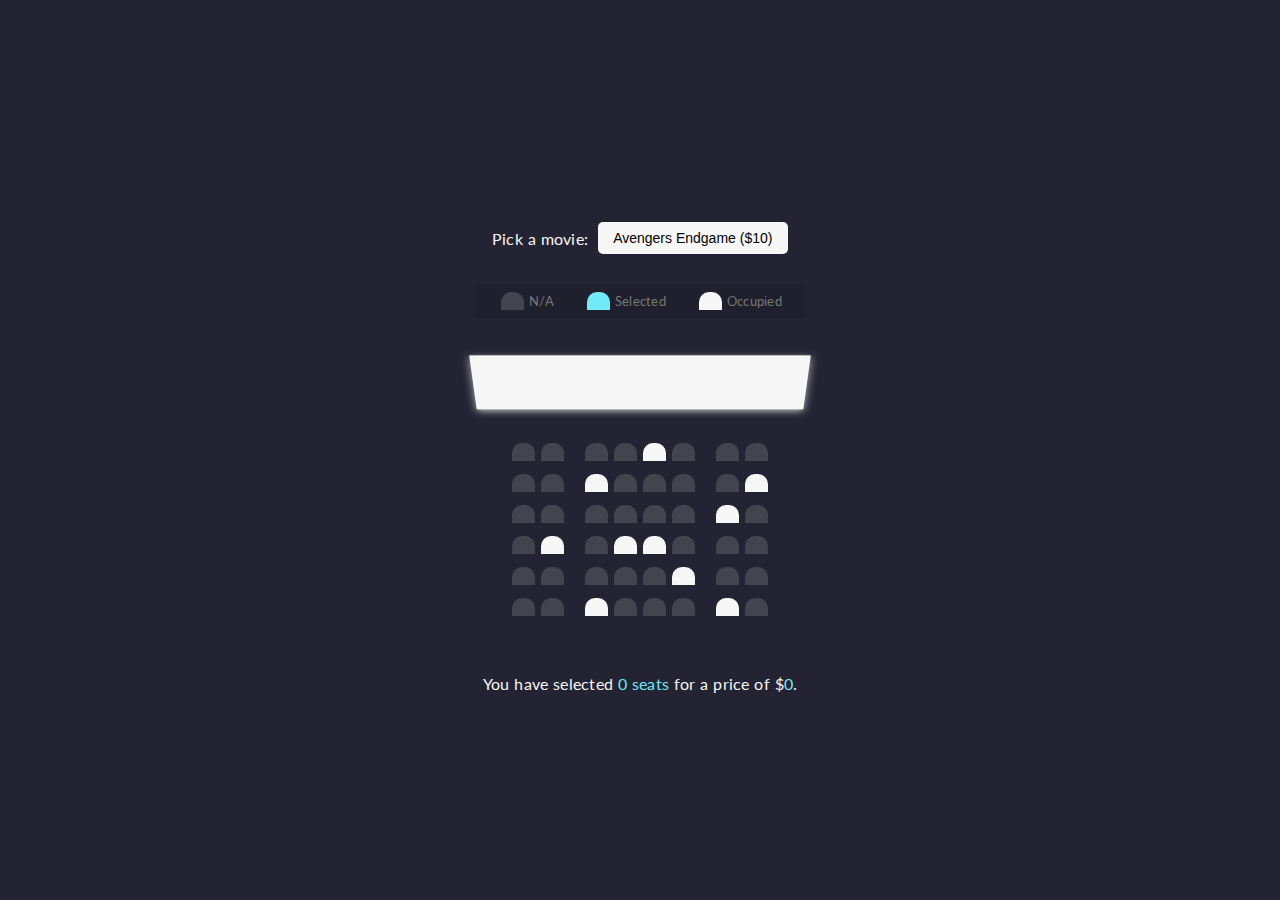
==== movie-seat-booking/index.html @ c682459a "first commit all" ====
<!DOCTYPE html>
<html lang="en">
<head>
    <meta charset="UTF-8">
    <meta http-equiv="X-UA-Compatible" content="IE=edge">
    <meta name="viewport" content="width=device-width, initial-scale=1.0">
    <title>Movie Seat Booking</title>

    <link rel="stylesheet" href="main.css">
</head>
<body>
    <div id="movie_container">
        <div class="select_container">
            <label for="movie">Pick a movie:</label>
    
            <select name="movie" id="movie">
                <option value="10">Avengers Endgame ($10)</option>
                <option value="12">joker ($12)</option>
                <option value="8">Toy Story ($8)</option>
                <option value="9">The Lion King ($9)</option>
            </select>
        </div>

        <ul id="showcase_movie">
            <li>
                <div class="seat showcase_movie"></div>
                <small>N/A</small>
            </li>
            <li>
                <div class="seat showcase_movie selected"></div>
                <small>Selected</small>
            </li>
            <li>
                <div class="seat showcase_movie occupied"></div>
                <small>Occupied</small>
            </li>
        </ul>

        <div id="seat_container">
            <div class="screen"></div>
            <!-- 1 -->
            <div class="row">
                <div class="seat"></div>
                <div class="seat"></div>
                <div class="seat"></div>
                <div class="seat"></div>
                <div class="seat occupied"></div>
                <div class="seat"></div>
                <div class="seat"></div>
                <div class="seat"></div>
            </div>
            <!-- 2 -->
            <div class="row">
                <div class="seat"></div>
                <div class="seat"></div>
                <div class="seat occupied"></div>
                <div class="seat"></div>
                <div class="seat"></div>
                <div class="seat"></div>
                <div class="seat"></div>
                <div class="seat occupied"></div>
            </div>
            <!-- 3 -->
            <div class="row">
                <div class="seat"></div>
                <div class="seat"></div>
                <div class="seat"></div>
                <div class="seat"></div>
                <div class="seat"></div>
                <div class="seat"></div>
                <div class="seat occupied"></div>
                <div class="seat"></div>
            </div>
            <!-- 4 -->
            <div class="row">
                <div class="seat"></div>
                <div class="seat occupied"></div>
                <div class="seat"></div>
                <div class="seat occupied"></div>
                <div class="seat occupied"></div>
                <div class="seat"></div>
                <div class="seat"></div>
                <div class="seat"></div>
            </div>
            <!-- 5 -->
            <div class="row">
                <div class="seat"></div>
                <div class="seat"></div>
                <div class="seat"></div>
                <div class="seat"></div>
                <div class="seat"></div>
                <div class="seat occupied"></div>
                <div class="seat"></div>
                <div class="seat"></div>
            </div>
            <!-- 6 -->
            <div class="row">
                <div class="seat"></div>
                <div class="seat"></div>
                <div class="seat occupied"></div>
                <div class="seat"></div>
                <div class="seat"></div>
                <div class="seat"></div>
                <div class="seat occupied"></div>
                <div class="seat"></div>
            </div>
        </div>
    </div>

    <p class="text">
        You have selected <span id="count">0</span> <span id="plural_seat">seats</span> for a price of $<span id="total_price">0</span>.
    </p>

    <script src="main.js"></script>
</body>
</html>
---- movie-seat-booking/main.css ----
@import url("https://fonts.googleapis.com/css2?family=Lato:wght@300;400;700&display=swap");

/* @import url("https://fonts.googleapis.com/css2?family=Ubuntu:wght@400;500;700&display=swap"); */


* {
    box-sizing: border-box;
}

body {
    margin: 0;
    padding: 0;
    background-color: #242333;
    color: #f7f7f7;
    display: flex;
    flex-direction: column;
    align-items: center;
    justify-content: center;
    height: 100vh;
    font-family: "Lato", sans-serif;
    letter-spacing: 0.25px;
    word-spacing: 0.5px;
    overflow-x: hidden;
}

#movie_container {
    margin: 20px 0;
}

.select_container {
    /* text-align: center; */
    display: flex;
    justify-content: center;
    align-items: center;
    margin-bottom: 30px;
}

.select_container select {
    background-color: #f7f7f7;
    border: 0;
    border-radius: 5px;
    font-size: 14px;
    margin-left: 10px;
    padding: 8px 15px;
    -moz-appearance: none;
    -webkit-appearance: none;
    appearance: none;
}

#showcase_movie {
    background-color: rgba(0, 0, 0, 0.1);
    color: #777;
    padding: 5px 10px;
    border-radius: 5px;
    list-style-type: none;
    display: flex;
    justify-content: space-between;
    align-items: center;
}

#showcase_movie li {
    display: flex;
    align-items: center;
    justify-content: center;
    margin: 0 15px;
}
#showcase_movie small {
    margin-left: 2px;
}

#seat_container {
    perspective: 1100px;
    margin-top: 30px;
    margin-bottom: 30px;
}

#seat_container .screen {
    height: 70px;
    width: 100%;
    background-color: #f7f7f7;
    box-shadow: 0 3px 10px rgba(247, 247, 247, 0.7);
    margin: 15px 0;
    transform: rotateX(-45deg);
    border-radius: 1px;
}

#seat_container .row {
    display: flex;
    justify-content: center;
}
#seat_container .row .seat {
    margin-top: 10px;
}

.seat {
    background-color: #444451;
    height: 18px;
    width: 23px;
    margin: 3px;
    border-radius: 10px 10px 0 0;
    transition: 0.3s ease-in-out;
}

.seat.selected {
    background-color: #6feaf6;
}
.seat.occupied {
    background-color: #f7f7f7;
}

.seat:nth-of-type(2) {
    margin-right: 18px;
}
.seat:nth-last-of-type(2) {
    margin-left: 18px;
}

.seat:not(.occupied, .showcase_movie):hover {
    cursor: pointer;
    transform: scale(1.2);
}

#seat_container .row .seat:not(.occupied)[aria-label] {
    position: relative;
}

#seat_container .row .seat:not(.occupied)[aria-label]:after {
    content: attr(aria-label);
    position: absolute;
    bottom: 18px;
    left: 35%;
    text-transform: capitalize;
    font-size: 0.55rem;
    font-weight: 600;
    padding: 3px 6px;
    line-height: 12px;
    background-color: #f7f7f7;
    color: #242333;
    white-space: nowrap;
    border-radius: 5px;
    opacity: 0;
    visibility: hidden;
    transition: all 0.3s;
    -webkit-transition: all 0.3s;
    -moz-transition: all 0.3s;
    -o-transition: all 0.3s;
    -ms-transition: all 0.3s;
    z-index: 2;
}
#seat_container .row .seat:not(.occupied)[aria-label]:hover:after {
    opacity: 1;
    visibility: visible;
}

p.text {
    margin: 5px 0;
}

p.text span {
    color: #6feaf6;
}
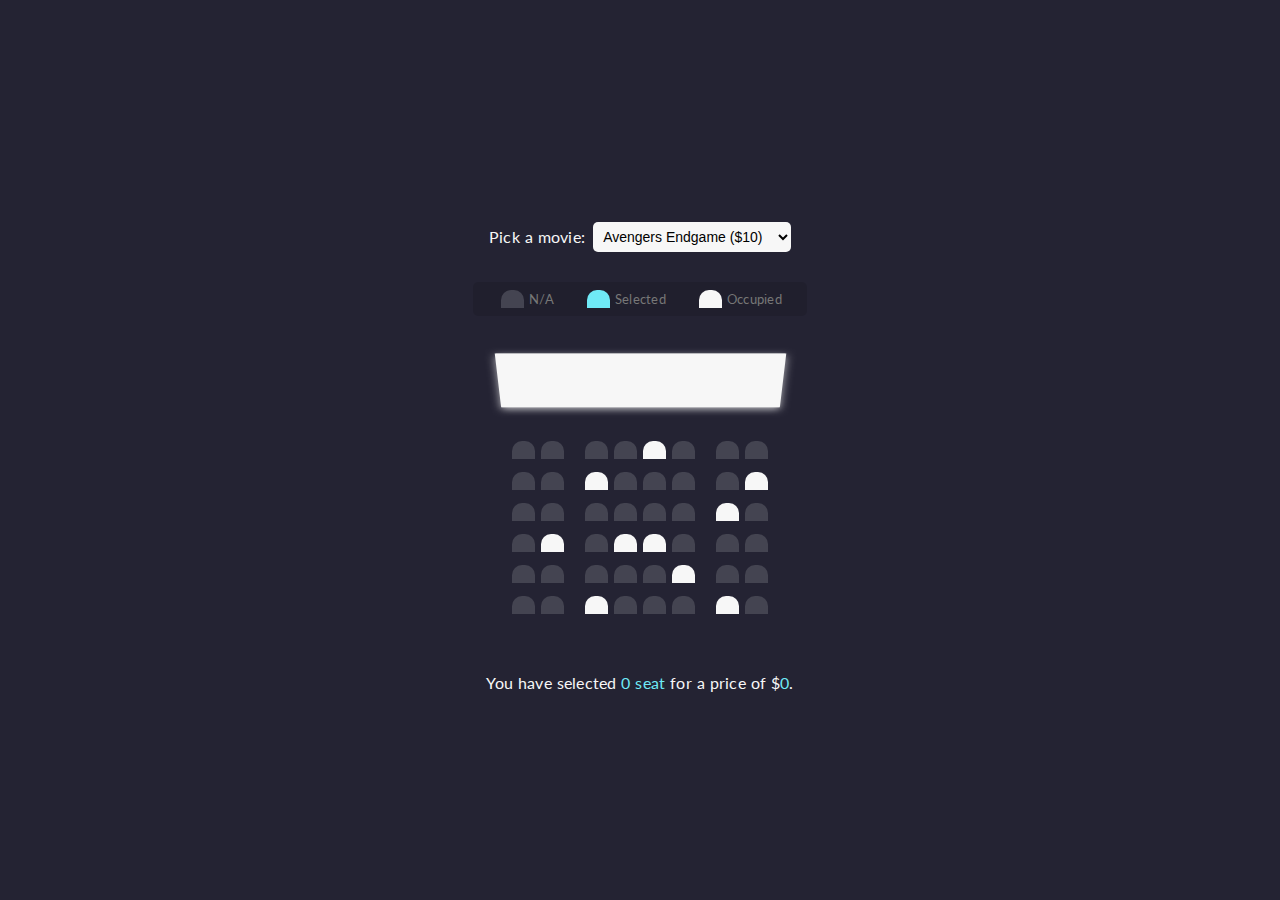
==== commit aec64ea1: "automated seat pluralization, added media query, used wbr tag, other css modifications" ====
--- a/movie-seat-booking/index.html
+++ b/movie-seat-booking/index.html
@@ -11,7 +11,7 @@
 <body>
     <div id="movie_container">
         <div class="select_container">
-            <label for="movie">Pick a movie:</label>
+            <label for="movie" aria-label="select movie">Pick a movie:</label>
     
             <select name="movie" id="movie">
                 <option value="10">Avengers Endgame ($10)</option>
@@ -108,7 +108,7 @@
     </div>
 
     <p class="text">
-        You have selected <span id="count">0</span> <span id="plural_seat">seats</span> for a price of $<span id="total_price">0</span>.
+        You have selected <span id="count">0</span> <span id="plural_seat">seats</span> for a price of <wbr>$<span id="total_price">0</span></wbr>.
     </p>
 
     <script src="main.js"></script>
--- a/movie-seat-booking/main.css
+++ b/movie-seat-booking/main.css
@@ -17,6 +17,7 @@
     align-items: center;
     justify-content: center;
     height: 100vh;
+    line-height: 22px;
     font-family: "Lato", sans-serif;
     letter-spacing: 0.25px;
     word-spacing: 0.5px;
@@ -40,11 +41,11 @@
     border: 0;
     border-radius: 5px;
     font-size: 14px;
-    margin-left: 10px;
-    padding: 8px 15px;
-    -moz-appearance: none;
-    -webkit-appearance: none;
-    appearance: none;
+    margin-left: 8px;
+    padding: 6px 12px 6px 6px;
+    -moz-appearance: button-arrow-down;
+    -webkit-appearance: button-arrow-down;
+    appearance: button-arrow-down;
 }
 
 #showcase_movie {
@@ -77,9 +78,10 @@
 #seat_container .screen {
     height: 70px;
     width: 100%;
+    max-width: 285px;
+    margin: 15px auto;
     background-color: #f7f7f7;
     box-shadow: 0 3px 10px rgba(247, 247, 247, 0.7);
-    margin: 15px 0;
     transform: rotateX(-45deg);
     border-radius: 1px;
 }
@@ -153,9 +155,20 @@
 }
 
 p.text {
-    margin: 5px 0;
+    margin: 5px auto;
+    padding: 0 10px;
+    text-align: left;
 }
 
 p.text span {
     color: #6feaf6;
+}
+
+@media screen and (max-width: 321px) {
+    #showcase_movie {
+        padding: 4px 6px;
+    }
+    #showcase_movie li {
+        margin: 0 10px;
+    }
 }